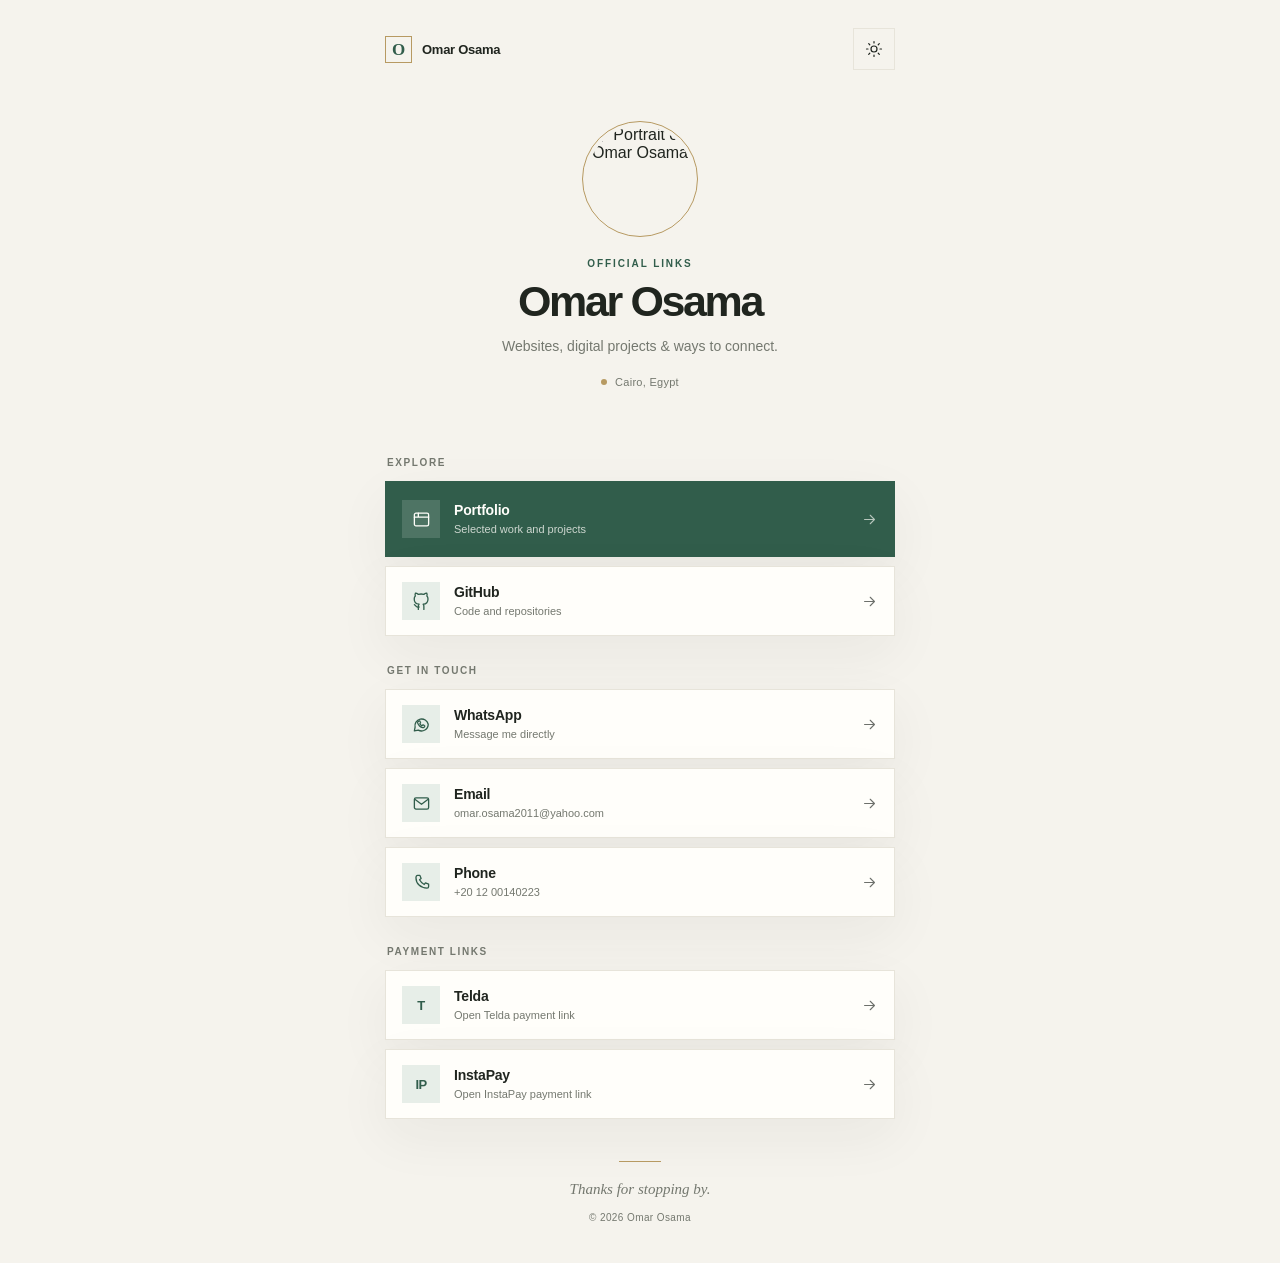
==== index.html @ fedb4f21 "Add files via upload" ====
<!doctype html>
<html lang="en">
<head>
  <meta charset="utf-8">
  <meta name="viewport" content="width=device-width, initial-scale=1, viewport-fit=cover">
  <meta name="theme-color" content="#f5f3ed">
  <meta name="description" content="Official links and contact details for Omar Osama.">
  <meta property="og:type" content="website">
  <meta property="og:title" content="Omar Osama | Official Links">
  <meta property="og:description" content="Find Omar Osama's portfolio, GitHub, contact details and payment links.">
  <title>Omar Osama | Official Links</title>
  <link rel="icon" href="favicon.svg" type="image/svg+xml">
  <link rel="preload" href="assets/omar-osama.webp" as="image">
  <link rel="stylesheet" href="style.css">
  <script src="script.js" defer></script>
  <script type="application/ld+json">
  {"@context":"https://schema.org","@type":"Person","name":"Omar Osama","url":"https://omar-osama-ali.github.io/","image":"assets/omar-osama.webp","email":"mailto:omar.osama2011@yahoo.com","telephone":"+201200140223","sameAs":["https://github.com/Omar-Osama-Ali","https://omar-osama-ali.github.io/"]}
  </script>
</head>
<body>
  <a class="skip-link" href="#main">Skip to content</a>
  <main id="main" class="page-shell">
    <header class="topbar">
      <a class="wordmark" href="#main" aria-label="Omar Osama home"><span class="wordmark-mark">O</span><span>Omar Osama</span></a>
      <button class="theme-toggle" id="themeToggle" type="button" aria-label="Switch to dark mode" title="Switch theme">
        <svg class="sun" viewBox="0 0 24 24" aria-hidden="true"><circle cx="12" cy="12" r="4"/><path d="M12 2v2m0 16v2M4.93 4.93l1.42 1.42m11.3 11.3 1.42 1.42M2 12h2m16 0h2M4.93 19.07l1.42-1.42m11.3-11.3 1.42-1.42"/></svg>
        <svg class="moon" viewBox="0 0 24 24" aria-hidden="true"><path d="M20.2 15.1A8.5 8.5 0 0 1 8.9 3.8 8.6 8.6 0 1 0 20.2 15.1Z"/></svg>
      </button>
    </header>

    <section class="profile" aria-labelledby="profile-name">
      <div class="portrait-frame">
        <img class="portrait" src="assets/omar-osama.webp" alt="Portrait of Omar Osama" width="560" height="700">
      </div>
      <p class="eyebrow">OFFICIAL LINKS</p>
      <h1 id="profile-name">Omar Osama</h1>
      <p class="intro">Websites, digital projects &amp; ways to connect.</p>
      <div class="location"><span class="location-dot"></span>Cairo, Egypt</div>
    </section>

    <section class="links-section" aria-labelledby="featured-heading">
      <h2 id="featured-heading">Explore</h2>
      <a class="link-row featured" href="https://omar-osama-ali.github.io/" target="_blank" rel="noopener noreferrer">
        <span class="link-icon"><svg viewBox="0 0 24 24" aria-hidden="true"><rect x="3" y="4" width="18" height="16" rx="2"/><path d="M3 9h18M8 4v5"/></svg></span>
        <span class="link-copy"><strong>Portfolio</strong><small>Selected work and projects</small></span>
        <svg class="arrow" viewBox="0 0 24 24" aria-hidden="true"><path d="M5 12h14m-6-6 6 6-6 6"/></svg>
      </a>
      <a class="link-row" href="https://github.com/Omar-Osama-Ali" target="_blank" rel="noopener noreferrer">
        <span class="link-icon"><svg viewBox="0 0 24 24" aria-hidden="true"><path d="M9 19c-4.3 1.4-4.3-2.5-6-3m12 6v-3.9a3.4 3.4 0 0 0-.9-2.7c3-.3 6.1-1.5 6.1-6.7a5.2 5.2 0 0 0-1.4-3.6 4.8 4.8 0 0 0-.1-3.6S17.5 1.2 15 3a13.2 13.2 0 0 0-7 0C5.5 1.2 4.3 1.5 4.3 1.5a4.8 4.8 0 0 0-.1 3.6 5.2 5.2 0 0 0-1.4 3.6c0 5.2 3.1 6.4 6.1 6.7A3.4 3.4 0 0 0 8 18v4"/></svg></span>
        <span class="link-copy"><strong>GitHub</strong><small>Code and repositories</small></span>
        <svg class="arrow" viewBox="0 0 24 24" aria-hidden="true"><path d="M5 12h14m-6-6 6 6-6 6"/></svg>
      </a>
    </section>

    <section class="links-section" aria-labelledby="contact-heading">
      <h2 id="contact-heading">Get in touch</h2>
      <a class="link-row" href="https://wa.me/201200140223" target="_blank" rel="noopener noreferrer">
        <span class="link-icon"><svg viewBox="0 0 24 24" aria-hidden="true"><path d="M20.5 11.7a8.5 8.5 0 0 1-12.6 7.4L3 20l.9-4.6a8.5 8.5 0 1 1 16.6-3.7Z"/><path d="M8.2 8.1c.3-.6.6-.6.9-.6h.5c.2 0 .4.1.5.4l.7 1.7c.1.2.1.4-.1.6l-.5.6c-.2.2-.2.4-.1.6.5.9 1.2 1.6 2.1 2.1.2.1.4.1.6-.1l.7-.8c.2-.2.4-.2.6-.1l1.6.8c.3.1.4.3.4.5 0 .3-.2 1.2-.8 1.6-.6.5-1.3.7-2 .5-1.1-.2-2.5-.9-3.8-2.1-1.2-1.1-2-2.5-2.3-3.5-.3-.9 0-1.7.5-2.2Z"/></svg></span>
        <span class="link-copy"><strong>WhatsApp</strong><small>Message me directly</small></span>
        <svg class="arrow" viewBox="0 0 24 24" aria-hidden="true"><path d="M5 12h14m-6-6 6 6-6 6"/></svg>
      </a>
      <a class="link-row" href="mailto:omar.osama2011@yahoo.com">
        <span class="link-icon"><svg viewBox="0 0 24 24" aria-hidden="true"><rect x="3" y="5" width="18" height="14" rx="2"/><path d="m4 7 8 6 8-6"/></svg></span>
        <span class="link-copy"><strong>Email</strong><small>omar.osama2011@yahoo.com</small></span>
        <svg class="arrow" viewBox="0 0 24 24" aria-hidden="true"><path d="M5 12h14m-6-6 6 6-6 6"/></svg>
      </a>
      <a class="link-row" href="tel:+201200140223">
        <span class="link-icon"><svg viewBox="0 0 24 24" aria-hidden="true"><path d="M7 3h3l1.5 4-2 1.5a15 15 0 0 0 6 6l1.5-2 4 1.5v3c0 1.1-.9 2-2 2C10.7 19 5 13.3 5 6c0-1.7.7-3 2-3Z"/></svg></span>
        <span class="link-copy"><strong>Phone</strong><small>+20 12 00140223</small></span>
        <svg class="arrow" viewBox="0 0 24 24" aria-hidden="true"><path d="M5 12h14m-6-6 6 6-6 6"/></svg>
      </a>
    </section>

    <section class="links-section" aria-labelledby="payments-heading">
      <h2 id="payments-heading">Payment links</h2>
      <a class="link-row" href="https://telda.me/omarosama2011" target="_blank" rel="noopener noreferrer">
        <span class="link-icon payment-icon">T</span>
        <span class="link-copy"><strong>Telda</strong><small>Open Telda payment link</small></span>
        <svg class="arrow" viewBox="0 0 24 24" aria-hidden="true"><path d="M5 12h14m-6-6 6 6-6 6"/></svg>
      </a>
      <a class="link-row" href="https://ipn.eg/S/omar.osama2011/instapay/8AsH4D" target="_blank" rel="noopener noreferrer">
        <span class="link-icon payment-icon">IP</span>
        <span class="link-copy"><strong>InstaPay</strong><small>Open InstaPay payment link</small></span>
        <svg class="arrow" viewBox="0 0 24 24" aria-hidden="true"><path d="M5 12h14m-6-6 6 6-6 6"/></svg>
      </a>
    </section>

    <footer class="footer">
      <div class="footer-rule"></div>
      <p>Thanks for stopping by.</p>
      <small>© <span id="year">2026</span> Omar Osama</small>
    </footer>
  </main>
</body>
</html>
---- style.css ----
@charset "UTF-8";
:root {
  color-scheme: light;
  --bg: #f5f3ed;
  --surface: #fffefa;
  --surface-hover: #f0eee6;
  --ink: #20251f;
  --muted: #74786f;
  --line: #e7e4da;
  --accent: #315d4b;
  --accent-soft: #e7eee8;
  --gold: #b79a62;
  --focus: #9b7c3f;
  --shadow: 0 18px 55px rgba(36, 42, 34, .055);
}
:root[data-theme="dark"] {
  color-scheme: dark;
  --bg: #171c19;
  --surface: #202823;
  --surface-hover: #29342d;
  --ink: #f0f1e9;
  --muted: #a4ada3;
  --line: #354139;
  --accent: #b6d0bd;
  --accent-soft: #2a3b31;
  --gold: #c5aa72;
  --focus: #d8bd83;
  --shadow: 0 18px 55px rgba(0,0,0,.18);
}
* { box-sizing: border-box; }
html { scroll-behavior: smooth; }
body {
  margin: 0;
  min-width: 320px;
  background: var(--bg);
  color: var(--ink);
  font-family: "Avenir Next", Avenir, "Segoe UI", sans-serif;
  -webkit-font-smoothing: antialiased;
  text-rendering: optimizeLegibility;
  transition: background-color .22s ease, color .22s ease;
}
a { color: inherit; text-decoration: none; }
button { font: inherit; }
.skip-link {
  position: absolute; left: 12px; top: -60px; z-index: 5;
  padding: 12px 16px; background: var(--ink); color: var(--bg);
}
.skip-link:focus { top: 12px; }
.page-shell { width: min(100% - 40px, 510px); margin: 0 auto; padding: max(22px, env(safe-area-inset-top)) 0 max(30px, env(safe-area-inset-bottom)); }
.topbar { display: flex; align-items: center; justify-content: space-between; min-height: 42px; }
.wordmark { display: inline-flex; align-items: center; gap: 10px; font-size: 13px; font-weight: 700; letter-spacing: -.02em; }
.wordmark-mark {
  display: grid; place-items: center; width: 27px; height: 27px;
  border: 1px solid var(--gold); color: var(--accent); font-family: Georgia, serif;
  font-size: 17px; line-height: 1;
}
.theme-toggle {
  display: grid; place-items: center; width: 42px; height: 42px;
  border: 1px solid var(--line); background: transparent; color: var(--ink);
  cursor: pointer; transition: background-color .18s ease, border-color .18s ease;
}
.theme-toggle:hover { background: var(--surface); }
.theme-toggle svg { width: 18px; height: 18px; fill: none; stroke: currentColor; stroke-width: 1.6; stroke-linecap: round; stroke-linejoin: round; }
.moon { display: none; }
:root[data-theme="dark"] .sun { display: none; }
:root[data-theme="dark"] .moon { display: block; }
.profile { text-align: center; padding: 43px 12px 35px; }
.portrait-frame {
  width: 116px; height: 116px; margin: 0 auto 21px; padding: 4px;
  border: 1px solid var(--gold); border-radius: 50%;
}
.portrait { display: block; width: 100%; height: 100%; object-fit: cover; object-position: center 28%; border-radius: 50%; }
.eyebrow { margin: 0 0 9px; color: var(--accent); font-size: 10px; font-weight: 700; letter-spacing: .19em; }
h1 { margin: 0; font-size: clamp(34px, 8vw, 43px); line-height: 1.08; letter-spacing: -.055em; font-weight: 700; }
.intro { margin: 12px 0 13px; color: var(--muted); font-size: 14px; line-height: 1.55; }
.location { display: inline-flex; align-items: center; gap: 8px; color: var(--muted); font-size: 11px; letter-spacing: .025em; }
.location-dot { width: 6px; height: 6px; background: var(--gold); border-radius: 50%; }
.links-section { margin-top: 25px; }
.links-section h2 { margin: 0 0 11px 2px; color: var(--muted); font-size: 10px; line-height: 1.4; font-weight: 700; letter-spacing: .16em; text-transform: uppercase; }
.link-row {
  display: flex; align-items: center; gap: 14px; min-height: 70px;
  padding: 12px 16px; margin-top: 9px; background: var(--surface);
  border: 1px solid var(--line); box-shadow: var(--shadow);
  transition: background-color .18s ease, border-color .18s ease, transform .18s ease;
}
.link-row:hover { background: var(--surface-hover); border-color: color-mix(in srgb, var(--gold) 55%, var(--line)); }
.link-row:active { transform: scale(.985); }
.link-row:focus-visible, .theme-toggle:focus-visible { outline: 2px solid var(--focus); outline-offset: 3px; }
.link-row.featured { background: var(--accent); border-color: var(--accent); color: #fffefa; min-height: 76px; }
.link-row.featured:hover { background: color-mix(in srgb, var(--accent) 88%, #000); }
.link-icon {
  display: grid; place-items: center; flex: 0 0 38px; width: 38px; height: 38px;
  background: var(--accent-soft); color: var(--accent);
}
.link-row.featured .link-icon { background: rgba(255,255,255,.14); color: #fffefa; }
.link-icon svg { width: 19px; height: 19px; fill: none; stroke: currentColor; stroke-width: 1.65; stroke-linecap: round; stroke-linejoin: round; }
.link-copy { display: flex; flex: 1; flex-direction: column; gap: 4px; min-width: 0; }
.link-copy strong { font-size: 14px; font-weight: 650; letter-spacing: -.015em; }
.link-copy small { color: var(--muted); font-size: 11px; line-height: 1.35; overflow-wrap: anywhere; }
.featured .link-copy small { color: rgba(255,254,250,.76); }
.arrow { width: 17px; height: 17px; flex: 0 0 17px; fill: none; stroke: currentColor; stroke-width: 1.5; stroke-linecap: round; stroke-linejoin: round; opacity: .65; }
.payment-icon { font-size: 13px; font-weight: 750; letter-spacing: -.04em; }
.footer { text-align: center; padding: 42px 0 8px; }
.footer-rule { width: 42px; height: 1px; margin: 0 auto 19px; background: var(--gold); }
.footer p { margin: 0 0 9px; color: var(--muted); font-family: Georgia, serif; font-size: 15px; font-style: italic; }
.footer small { color: var(--muted); font-size: 10px; letter-spacing: .04em; }
@media (min-width: 700px) {
  .page-shell { padding-top: 28px; }
  .profile { padding-top: 51px; padding-bottom: 39px; }
  .links-section { margin-top: 28px; }
}
@media (prefers-reduced-motion: reduce) {
  *, *::before, *::after { scroll-behavior: auto !important; transition-duration: .01ms !important; animation-duration: .01ms !important; animation-iteration-count: 1 !important; }
}
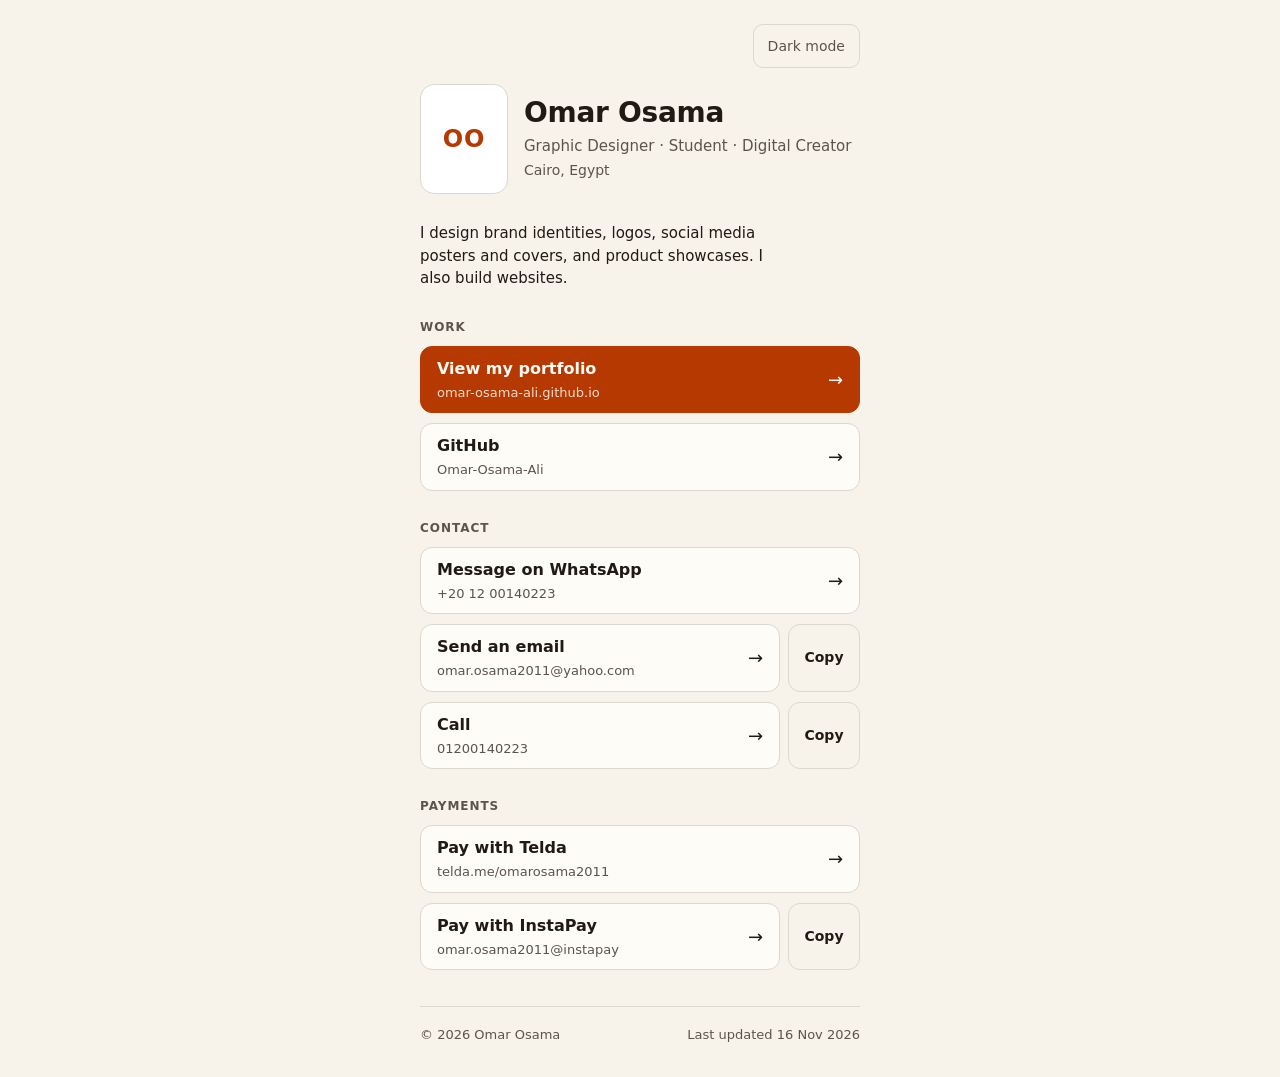
==== commit ba2d870d: "Add initial index.html for personal portfolio" ====
--- a/index.html
+++ b/index.html
@@ -1,95 +1,258 @@
 <!doctype html>
 <html lang="en">
 <head>
-  <meta charset="utf-8">
-  <meta name="viewport" content="width=device-width, initial-scale=1, viewport-fit=cover">
-  <meta name="theme-color" content="#f5f3ed">
-  <meta name="description" content="Official links and contact details for Omar Osama.">
-  <meta property="og:type" content="website">
-  <meta property="og:title" content="Omar Osama | Official Links">
-  <meta property="og:description" content="Find Omar Osama's portfolio, GitHub, contact details and payment links.">
-  <title>Omar Osama | Official Links</title>
-  <link rel="icon" href="favicon.svg" type="image/svg+xml">
-  <link rel="preload" href="assets/omar-osama.webp" as="image">
-  <link rel="stylesheet" href="style.css">
-  <script src="script.js" defer></script>
-  <script type="application/ld+json">
-  {"@context":"https://schema.org","@type":"Person","name":"Omar Osama","url":"https://omar-osama-ali.github.io/","image":"assets/omar-osama.webp","email":"mailto:omar.osama2011@yahoo.com","telephone":"+201200140223","sameAs":["https://github.com/Omar-Osama-Ali","https://omar-osama-ali.github.io/"]}
-  </script>
+<meta charset="utf-8">
+<meta name="viewport" content="width=device-width, initial-scale=1, viewport-fit=cover">
+<title>Omar Osama | Links</title>
+<meta name="description" content="Links to Omar Osama, a graphic designer and digital creator in Cairo: portfolio, WhatsApp, email, phone, GitHub and payment details.">
+<meta name="robots" content="index, follow">
+<meta property="og:title" content="Omar Osama | Links">
+<meta property="og:description" content="Graphic designer and digital creator in Cairo. Portfolio, contact and payment links.">
+<meta property="og:type" content="profile">
+<meta name="color-scheme" content="light dark">
+<link rel="icon" href="favicon.ico" sizes="any">
+<script type="application/ld+json">
+{
+  "@context": "https://schema.org",
+  "@type": "Person",
+  "name": "Omar Osama Ali",
+  "alternateName": "Omar Osama",
+  "jobTitle": "Graphic Designer",
+  "address": { "@type": "PostalAddress", "addressLocality": "Cairo", "addressCountry": "EG" },
+  "email": "mailto:omar.osama2011@yahoo.com",
+  "telephone": "+201200140223",
+  "url": "https://omar-osama-ali.github.io/",
+  "sameAs": ["https://github.com/Omar-Osama-Ali"]
+}
+</script>
+<style>
+:root {
+  --bg: oklch(0.965 0.012 85);
+  --surface: oklch(0.99 0.006 85);
+  --ink: oklch(0.22 0.015 60);
+  --muted: oklch(0.45 0.015 60);
+  --line: oklch(0.88 0.012 80);
+  --accent: oklch(0.52 0.17 40);
+  --accent-ink: oklch(0.985 0.01 85);
+  --focus: oklch(0.52 0.17 40);
+  --ease-out: cubic-bezier(0.23, 1, 0.32, 1);
+}
+:root[data-theme="dark"] {
+  --bg: oklch(0.2 0.01 60);
+  --surface: oklch(0.25 0.012 60);
+  --ink: oklch(0.95 0.008 85);
+  --muted: oklch(0.76 0.01 80);
+  --line: oklch(0.36 0.012 60);
+  --accent: oklch(0.74 0.15 50);
+  --accent-ink: oklch(0.2 0.01 60);
+  --focus: oklch(0.8 0.14 55);
+}
+@media (prefers-color-scheme: dark) {
+  :root:not([data-theme="light"]) {
+    --bg: oklch(0.2 0.01 60);
+    --surface: oklch(0.25 0.012 60);
+    --ink: oklch(0.95 0.008 85);
+    --muted: oklch(0.76 0.01 80);
+    --line: oklch(0.36 0.012 60);
+    --accent: oklch(0.74 0.15 50);
+    --accent-ink: oklch(0.2 0.01 60);
+    --focus: oklch(0.8 0.14 55);
+  }
+}
+* { box-sizing: border-box; margin: 0; }
+html { -webkit-text-size-adjust: 100%; }
+body {
+  background: var(--bg);
+  color: var(--ink);
+  font-family: ui-sans-serif, system-ui, -apple-system, "Segoe UI", Roboto, "Noto Sans", "Noto Sans Arabic", Helvetica, Arial, sans-serif;
+  font-size: 1rem;
+  line-height: 1.5;
+  min-height: 100dvh;
+  padding: max(24px, env(safe-area-inset-top)) max(16px, env(safe-area-inset-right)) max(32px, env(safe-area-inset-bottom)) max(16px, env(safe-area-inset-left));
+  overflow-x: hidden;
+}
+.skip {
+  position: absolute; left: 16px; top: -60px;
+  background: var(--ink); color: var(--bg);
+  padding: 10px 14px; border-radius: 8px; z-index: 10;
+}
+.skip:focus { top: 12px; }
+a, button { -webkit-tap-highlight-color: transparent; }
+:focus-visible { outline: 3px solid var(--focus); outline-offset: 3px; }
+
+.wrap { max-width: 440px; margin: 0 auto; }
+.top { display: flex; justify-content: flex-end; margin-bottom: 8px; }
+.theme {
+  min-height: 44px; min-width: 44px; padding: 0 14px;
+  background: transparent; color: var(--muted);
+  border: 1px solid var(--line); border-radius: 10px;
+  font: inherit; font-size: 0.875rem; cursor: pointer;
+  transition: transform 160ms var(--ease-out);
+}
+.theme:hover { color: var(--ink); border-color: var(--muted); }
+.theme:active { transform: scale(0.97); }
+
+header { display: flex; gap: 16px; align-items: center; padding: 8px 0 28px; }
+.photo {
+  flex: none; width: 88px; height: 110px;
+  border-radius: 14px; overflow: hidden;
+  background: #fff; border: 1px solid var(--line);
+  display: grid; place-items: center;
+}
+.photo img { width: 100%; height: 100%; object-fit: cover; object-position: 50% 15%; display: block; }
+.photo .mono { font-weight: 700; font-size: 1.5rem; letter-spacing: 0.04em; color: var(--accent); }
+h1 { font-size: 1.75rem; line-height: 1.15; letter-spacing: -0.01em; font-weight: 700; text-wrap: balance; }
+.role { color: var(--muted); font-size: 0.9375rem; margin-top: 6px; }
+.where { color: var(--muted); font-size: 0.875rem; margin-top: 2px; }
+
+.about { color: var(--ink); font-size: 0.9375rem; max-width: 38ch; margin-bottom: 28px; text-wrap: pretty; }
+
+h2 {
+  font-size: 0.75rem; font-weight: 600; letter-spacing: 0.08em; text-transform: uppercase;
+  color: var(--muted); margin: 28px 0 10px;
+}
+ul { list-style: none; padding: 0; display: grid; gap: 10px; }
+li { display: flex; gap: 8px; align-items: stretch; }
+
+.link {
+  flex: 1; min-width: 0;
+  display: flex; align-items: center; justify-content: space-between; gap: 12px;
+  min-height: 60px; padding: 10px 16px;
+  background: var(--surface); color: var(--ink);
+  border: 1px solid var(--line); border-radius: 12px;
+  text-decoration: none;
+  transition: transform 160ms var(--ease-out);
+}
+.link:hover { border-color: var(--accent); }
+.link:active { transform: scale(0.97); }
+.link.primary { background: var(--accent); color: var(--accent-ink); border-color: var(--accent); }
+.link.primary .sub { color: inherit; opacity: 0.85; }
+.label { font-weight: 600; font-size: 1rem; line-height: 1.25; }
+.sub { display: block; font-size: 0.8125rem; color: var(--muted); font-variant-numeric: tabular-nums; overflow-wrap: anywhere; margin-top: 2px; }
+.arrow { flex: none; font-size: 1.125rem; }
+
+.copy {
+  flex: none; min-width: 72px; min-height: 60px;
+  background: transparent; color: var(--ink);
+  border: 1px solid var(--line); border-radius: 12px;
+  font: inherit; font-size: 0.875rem; font-weight: 600; cursor: pointer;
+  transition: transform 160ms var(--ease-out);
+}
+.copy:hover { border-color: var(--accent); }
+.copy:active { transform: scale(0.97); }
+.copy[data-done="true"] { color: var(--accent); border-color: var(--accent); }
+
+footer { margin-top: 36px; padding-top: 18px; border-top: 1px solid var(--line); color: var(--muted); font-size: 0.8125rem; display: flex; justify-content: space-between; gap: 12px; flex-wrap: wrap; }
+footer a { color: inherit; }
+.sr { position: absolute; width: 1px; height: 1px; overflow: hidden; clip: rect(0 0 0 0); white-space: nowrap; }
+
+@media (prefers-reduced-motion: reduce) {
+  .theme, .link, .copy { transition: none; }
+}
+@media print {
+  .top, .copy, .skip { display: none; }
+  body { background: #fff; color: #000; }
+  .link { border-color: #000; background: #fff; color: #000; }
+}
+</style>
 </head>
 <body>
-  <a class="skip-link" href="#main">Skip to content</a>
-  <main id="main" class="page-shell">
-    <header class="topbar">
-      <a class="wordmark" href="#main" aria-label="Omar Osama home"><span class="wordmark-mark">O</span><span>Omar Osama</span></a>
-      <button class="theme-toggle" id="themeToggle" type="button" aria-label="Switch to dark mode" title="Switch theme">
-        <svg class="sun" viewBox="0 0 24 24" aria-hidden="true"><circle cx="12" cy="12" r="4"/><path d="M12 2v2m0 16v2M4.93 4.93l1.42 1.42m11.3 11.3 1.42 1.42M2 12h2m16 0h2M4.93 19.07l1.42-1.42m11.3-11.3 1.42-1.42"/></svg>
-        <svg class="moon" viewBox="0 0 24 24" aria-hidden="true"><path d="M20.2 15.1A8.5 8.5 0 0 1 8.9 3.8 8.6 8.6 0 1 0 20.2 15.1Z"/></svg>
-      </button>
-    </header>
-
-    <section class="profile" aria-labelledby="profile-name">
-      <div class="portrait-frame">
-        <img class="portrait" src="assets/omar-osama.webp" alt="Portrait of Omar Osama" width="560" height="700">
-      </div>
-      <p class="eyebrow">OFFICIAL LINKS</p>
-      <h1 id="profile-name">Omar Osama</h1>
-      <p class="intro">Websites, digital projects &amp; ways to connect.</p>
-      <div class="location"><span class="location-dot"></span>Cairo, Egypt</div>
-    </section>
-
-    <section class="links-section" aria-labelledby="featured-heading">
-      <h2 id="featured-heading">Explore</h2>
-      <a class="link-row featured" href="https://omar-osama-ali.github.io/" target="_blank" rel="noopener noreferrer">
-        <span class="link-icon"><svg viewBox="0 0 24 24" aria-hidden="true"><rect x="3" y="4" width="18" height="16" rx="2"/><path d="M3 9h18M8 4v5"/></svg></span>
-        <span class="link-copy"><strong>Portfolio</strong><small>Selected work and projects</small></span>
-        <svg class="arrow" viewBox="0 0 24 24" aria-hidden="true"><path d="M5 12h14m-6-6 6 6-6 6"/></svg>
-      </a>
-      <a class="link-row" href="https://github.com/Omar-Osama-Ali" target="_blank" rel="noopener noreferrer">
-        <span class="link-icon"><svg viewBox="0 0 24 24" aria-hidden="true"><path d="M9 19c-4.3 1.4-4.3-2.5-6-3m12 6v-3.9a3.4 3.4 0 0 0-.9-2.7c3-.3 6.1-1.5 6.1-6.7a5.2 5.2 0 0 0-1.4-3.6 4.8 4.8 0 0 0-.1-3.6S17.5 1.2 15 3a13.2 13.2 0 0 0-7 0C5.5 1.2 4.3 1.5 4.3 1.5a4.8 4.8 0 0 0-.1 3.6 5.2 5.2 0 0 0-1.4 3.6c0 5.2 3.1 6.4 6.1 6.7A3.4 3.4 0 0 0 8 18v4"/></svg></span>
-        <span class="link-copy"><strong>GitHub</strong><small>Code and repositories</small></span>
-        <svg class="arrow" viewBox="0 0 24 24" aria-hidden="true"><path d="M5 12h14m-6-6 6 6-6 6"/></svg>
-      </a>
-    </section>
-
-    <section class="links-section" aria-labelledby="contact-heading">
-      <h2 id="contact-heading">Get in touch</h2>
-      <a class="link-row" href="https://wa.me/201200140223" target="_blank" rel="noopener noreferrer">
-        <span class="link-icon"><svg viewBox="0 0 24 24" aria-hidden="true"><path d="M20.5 11.7a8.5 8.5 0 0 1-12.6 7.4L3 20l.9-4.6a8.5 8.5 0 1 1 16.6-3.7Z"/><path d="M8.2 8.1c.3-.6.6-.6.9-.6h.5c.2 0 .4.1.5.4l.7 1.7c.1.2.1.4-.1.6l-.5.6c-.2.2-.2.4-.1.6.5.9 1.2 1.6 2.1 2.1.2.1.4.1.6-.1l.7-.8c.2-.2.4-.2.6-.1l1.6.8c.3.1.4.3.4.5 0 .3-.2 1.2-.8 1.6-.6.5-1.3.7-2 .5-1.1-.2-2.5-.9-3.8-2.1-1.2-1.1-2-2.5-2.3-3.5-.3-.9 0-1.7.5-2.2Z"/></svg></span>
-        <span class="link-copy"><strong>WhatsApp</strong><small>Message me directly</small></span>
-        <svg class="arrow" viewBox="0 0 24 24" aria-hidden="true"><path d="M5 12h14m-6-6 6 6-6 6"/></svg>
-      </a>
-      <a class="link-row" href="mailto:omar.osama2011@yahoo.com">
-        <span class="link-icon"><svg viewBox="0 0 24 24" aria-hidden="true"><rect x="3" y="5" width="18" height="14" rx="2"/><path d="m4 7 8 6 8-6"/></svg></span>
-        <span class="link-copy"><strong>Email</strong><small>omar.osama2011@yahoo.com</small></span>
-        <svg class="arrow" viewBox="0 0 24 24" aria-hidden="true"><path d="M5 12h14m-6-6 6 6-6 6"/></svg>
-      </a>
-      <a class="link-row" href="tel:+201200140223">
-        <span class="link-icon"><svg viewBox="0 0 24 24" aria-hidden="true"><path d="M7 3h3l1.5 4-2 1.5a15 15 0 0 0 6 6l1.5-2 4 1.5v3c0 1.1-.9 2-2 2C10.7 19 5 13.3 5 6c0-1.7.7-3 2-3Z"/></svg></span>
-        <span class="link-copy"><strong>Phone</strong><small>+20 12 00140223</small></span>
-        <svg class="arrow" viewBox="0 0 24 24" aria-hidden="true"><path d="M5 12h14m-6-6 6 6-6 6"/></svg>
-      </a>
-    </section>
-
-    <section class="links-section" aria-labelledby="payments-heading">
-      <h2 id="payments-heading">Payment links</h2>
-      <a class="link-row" href="https://telda.me/omarosama2011" target="_blank" rel="noopener noreferrer">
-        <span class="link-icon payment-icon">T</span>
-        <span class="link-copy"><strong>Telda</strong><small>Open Telda payment link</small></span>
-        <svg class="arrow" viewBox="0 0 24 24" aria-hidden="true"><path d="M5 12h14m-6-6 6 6-6 6"/></svg>
-      </a>
-      <a class="link-row" href="https://ipn.eg/S/omar.osama2011/instapay/8AsH4D" target="_blank" rel="noopener noreferrer">
-        <span class="link-icon payment-icon">IP</span>
-        <span class="link-copy"><strong>InstaPay</strong><small>Open InstaPay payment link</small></span>
-        <svg class="arrow" viewBox="0 0 24 24" aria-hidden="true"><path d="M5 12h14m-6-6 6 6-6 6"/></svg>
-      </a>
-    </section>
-
-    <footer class="footer">
-      <div class="footer-rule"></div>
-      <p>Thanks for stopping by.</p>
-      <small>© <span id="year">2026</span> Omar Osama</small>
-    </footer>
+<a class="skip" href="#links">Skip to links</a>
+<div class="wrap">
+  <div class="top">
+    <button class="theme" id="theme" type="button" aria-label="Switch between light and dark mode">Dark mode</button>
+  </div>
+
+  <header>
+    <div class="photo" id="photo">
+      <img src="omar.jpg" alt="Portrait of Omar Osama" width="88" height="110" decoding="async" onerror="this.remove();document.getElementById('photo').insertAdjacentHTML('beforeend','&lt;span class=&quot;mono&quot; aria-hidden=&quot;true&quot;&gt;OO&lt;/span&gt;')">
+    </div>
+    <div>
+      <h1>Omar Osama</h1>
+      <p class="role">Graphic Designer · Student · Digital Creator</p>
+      <p class="where">Cairo, Egypt</p>
+    </div>
+  </header>
+
+  <p class="about">I design brand identities, logos, social media posters and covers, and product showcases. I also build websites.</p>
+
+  <main id="links">
+    <h2>Work</h2>
+    <ul>
+      <li><a class="link primary" href="https://omar-osama-ali.github.io/"><span><span class="label">View my portfolio</span><span class="sub">omar-osama-ali.github.io</span></span><span class="arrow" aria-hidden="true">→</span></a></li>
+      <li><a class="link" href="https://github.com/Omar-Osama-Ali" rel="noopener"><span><span class="label">GitHub</span><span class="sub">Omar-Osama-Ali</span></span><span class="arrow" aria-hidden="true">→</span></a></li>
+    </ul>
+
+    <h2>Contact</h2>
+    <ul>
+      <li><a class="link" href="https://wa.me/201200140223" rel="noopener"><span><span class="label">Message on WhatsApp</span><span class="sub">+20 12 00140223</span></span><span class="arrow" aria-hidden="true">→</span></a></li>
+      <li>
+        <a class="link" href="mailto:omar.osama2011@yahoo.com"><span><span class="label">Send an email</span><span class="sub">omar.osama2011@yahoo.com</span></span><span class="arrow" aria-hidden="true">→</span></a>
+        <button class="copy" type="button" data-copy="omar.osama2011@yahoo.com" aria-label="Copy email address">Copy</button>
+      </li>
+      <li>
+        <a class="link" href="tel:+201200140223"><span><span class="label">Call</span><span class="sub">01200140223</span></span><span class="arrow" aria-hidden="true">→</span></a>
+        <button class="copy" type="button" data-copy="+201200140223" aria-label="Copy phone number">Copy</button>
+      </li>
+    </ul>
+
+    <h2>Payments</h2>
+    <ul>
+      <li><a class="link" href="https://telda.me/omarosama2011" rel="noopener"><span><span class="label">Pay with Telda</span><span class="sub">telda.me/omarosama2011</span></span><span class="arrow" aria-hidden="true">→</span></a></li>
+      <li>
+        <a class="link" href="https://ipn.eg/S/omar.osama2011/instapay/8AsH4D" rel="noopener"><span><span class="label">Pay with InstaPay</span><span class="sub">omar.osama2011@instapay</span></span><span class="arrow" aria-hidden="true">→</span></a>
+        <button class="copy" type="button" data-copy="omar.osama2011@instapay" aria-label="Copy InstaPay address">Copy</button>
+      </li>
+    </ul>
   </main>
+
+  <footer>
+    <span>© <span id="year">2026</span> Omar Osama</span>
+    <span>Last updated <time datetime="2026-11-16">16 Nov 2026</time></span>
+  </footer>
+</div>
+<p class="sr" id="status" role="status" aria-live="polite"></p>
+
+<script>
+(function () {
+  document.getElementById('year').textContent = new Date().getFullYear();
+
+  var root = document.documentElement, btn = document.getElementById('theme');
+  function current() {
+    var t = root.getAttribute('data-theme');
+    if (t) return t;
+    return window.matchMedia('(prefers-color-scheme: dark)').matches ? 'dark' : 'light';
+  }
+  function paint() { btn.textContent = current() === 'dark' ? 'Light mode' : 'Dark mode'; }
+  try { var saved = localStorage.getItem('theme'); if (saved) root.setAttribute('data-theme', saved); } catch (e) {}
+  paint();
+  btn.addEventListener('click', function () {
+    var next = current() === 'dark' ? 'light' : 'dark';
+    root.setAttribute('data-theme', next);
+    try { localStorage.setItem('theme', next); } catch (e) {}
+    paint();
+  });
+
+  var status = document.getElementById('status');
+  document.querySelectorAll('.copy').forEach(function (b) {
+    b.addEventListener('click', function () {
+      var text = b.getAttribute('data-copy');
+      function done() {
+        var old = b.textContent;
+        b.textContent = 'Copied'; b.setAttribute('data-done', 'true');
+        status.textContent = 'Copied ' + text;
+        setTimeout(function () { b.textContent = old; b.removeAttribute('data-done'); }, 1600);
+      }
+      if (navigator.clipboard && navigator.clipboard.writeText) {
+        navigator.clipboard.writeText(text).then(done, function () { status.textContent = 'Copy failed. Select the text manually.'; });
+      } else {
+        var ta = document.createElement('textarea'); ta.value = text; document.body.appendChild(ta); ta.select();
+        try { document.execCommand('copy'); done(); } catch (e) { status.textContent = 'Copy failed. Select the text manually.'; }
+        ta.remove();
+      }
+    });
+  });
+})();
+</script>
 </body>
-</html>+</html>
